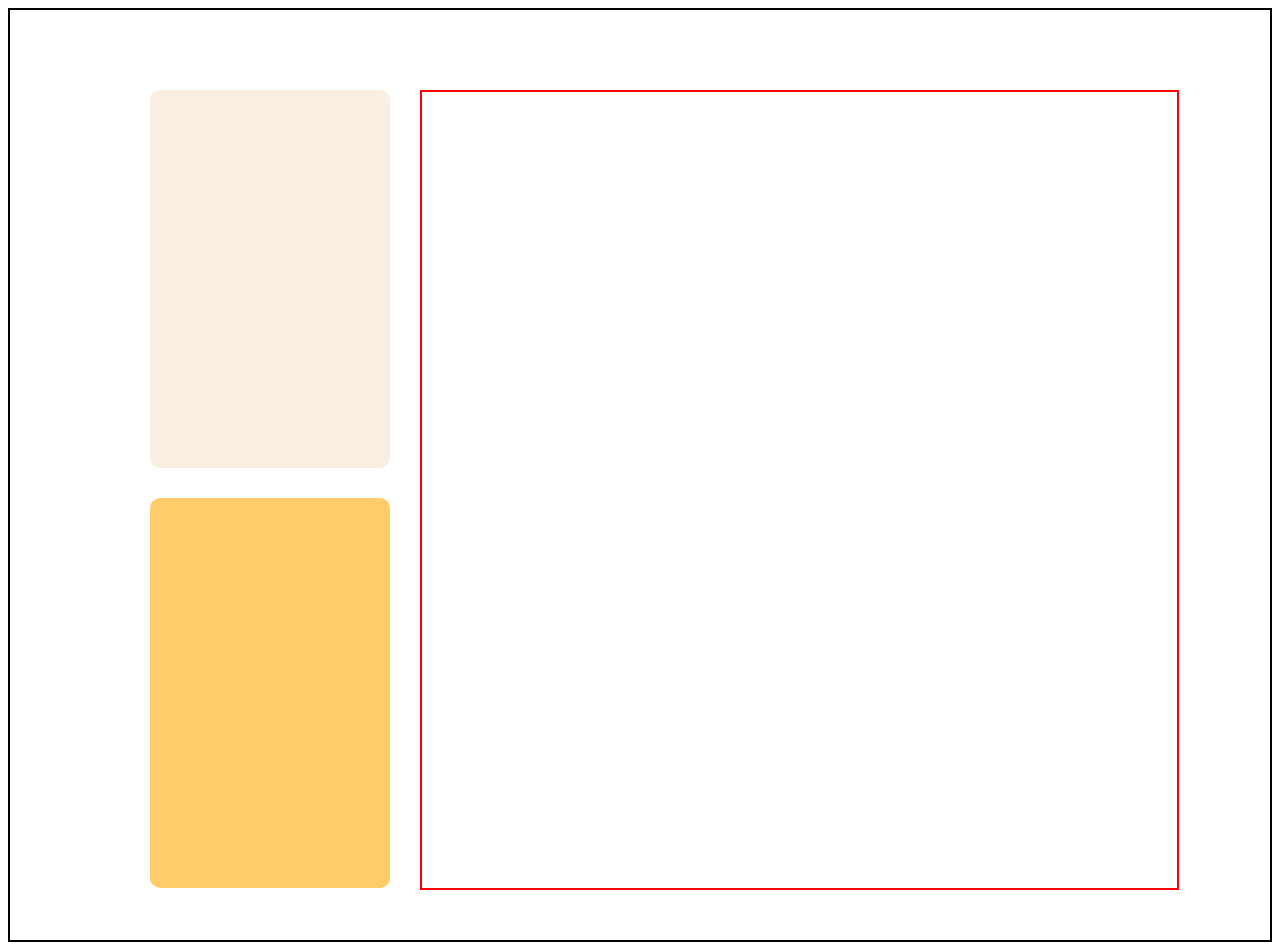
==== learningflex.html @ e92ef17d "made the column1 and 2 basic structure with rows inside 1st" ====
<!DOCTYPE html>
<html lang="en">
<head>
  <meta charset="UTF-8">
  <meta name="viewport" content="width=device-width, initial-scale=1.0"> <!-- displays site properly based on user's device -->

  <link rel="icon" type="image/png" sizes="32x32" href="./assets/images/favicon-32x32.png">
  <link rel="stylesheet" href="flex.css">
  <title>bento challenge by flex</title>
</head>

<body>
    <div class="container">
        <div class="col_left">
            <div class = "LR1"></div>
            <div class = "LR2"></div>
        </div>
        
        <div class="col_right"></div>
    </div>
</body>
---- flex.css ----
body {
    display:flex;
    
    align-items: center;
    justify-content: center;
}

.container{
    background-color: white;
    height: 930px;
    width:1298px;
    gap:30px;
    display: flex;
    border: solid black 2px;
    
    

}

.col_left{
    margin-left: 140px;
    margin-top:80px;
    width: 240px;
    display: flex;
    flex-direction: column;
    gap:30px;
}
.col_right{
    border: red solid 2px;
    width: 755px;
    margin-top:80px;
    margin-bottom:50px;
}
.LR1{
    border-radius: 10px;
    background-color: #faeee2;
 
    height: 378px;
}
.LR2{
    background-color: #ffcc69;
    border-radius: 10px;

    height: 390px;
}
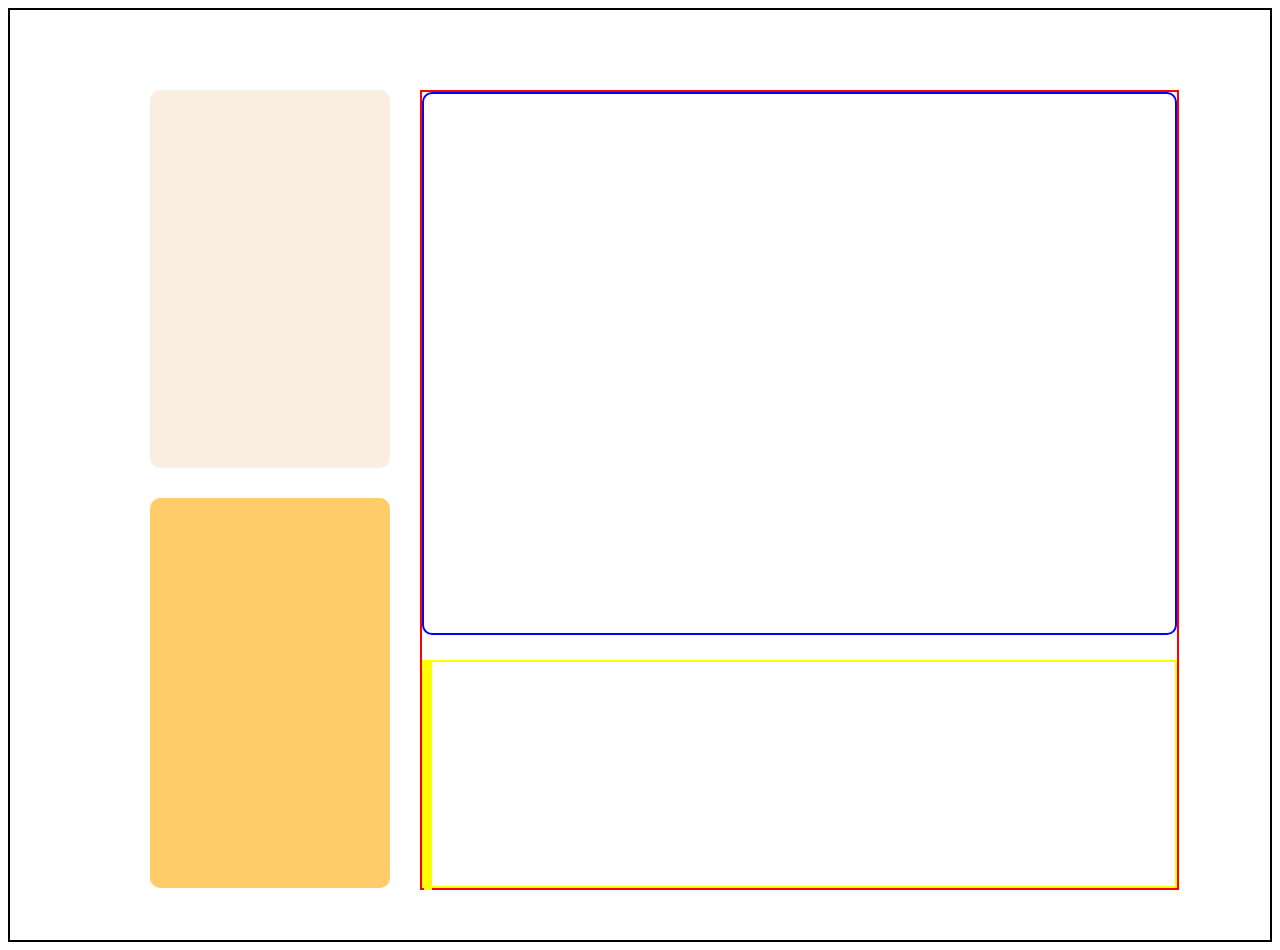
==== commit 2cf0cd7e: "made the right column structure properly" ====
--- a/learningflex.html
+++ b/learningflex.html
@@ -15,7 +15,12 @@
             <div class = "LR1"></div>
             <div class = "LR2"></div>
         </div>
-        
-        <div class="col_right"></div>
+        <div class="col_right">
+            <div class="RR1"></div>
+            <div class="RR2">
+                <div class="RR2 RR2C1"></div>
+                <div class="RR2 RR2C2"></div>
+            </div>
+        </div>
     </div>
 </body>
--- a/flex.css
+++ b/flex.css
@@ -12,9 +12,6 @@
     gap:30px;
     display: flex;
     border: solid black 2px;
-    
-    
-
 }
 
 .col_left{
@@ -30,6 +27,10 @@
     width: 755px;
     margin-top:80px;
     margin-bottom:50px;
+    display:flex;
+    flex-direction: column;
+    gap:25px;
+
 }
 .LR1{
     border-radius: 10px;
@@ -40,6 +41,16 @@
 .LR2{
     background-color: #ffcc69;
     border-radius: 10px;
-
     height: 390px;
+}
+.RR1{
+    border: blue solid 2px;
+    border-radius: 10px;
+    height:546px;
+}
+.RR2{
+    height:224px;
+    display: flex;
+    flex-direction: row;
+    border: 2px yellow solid;
 }
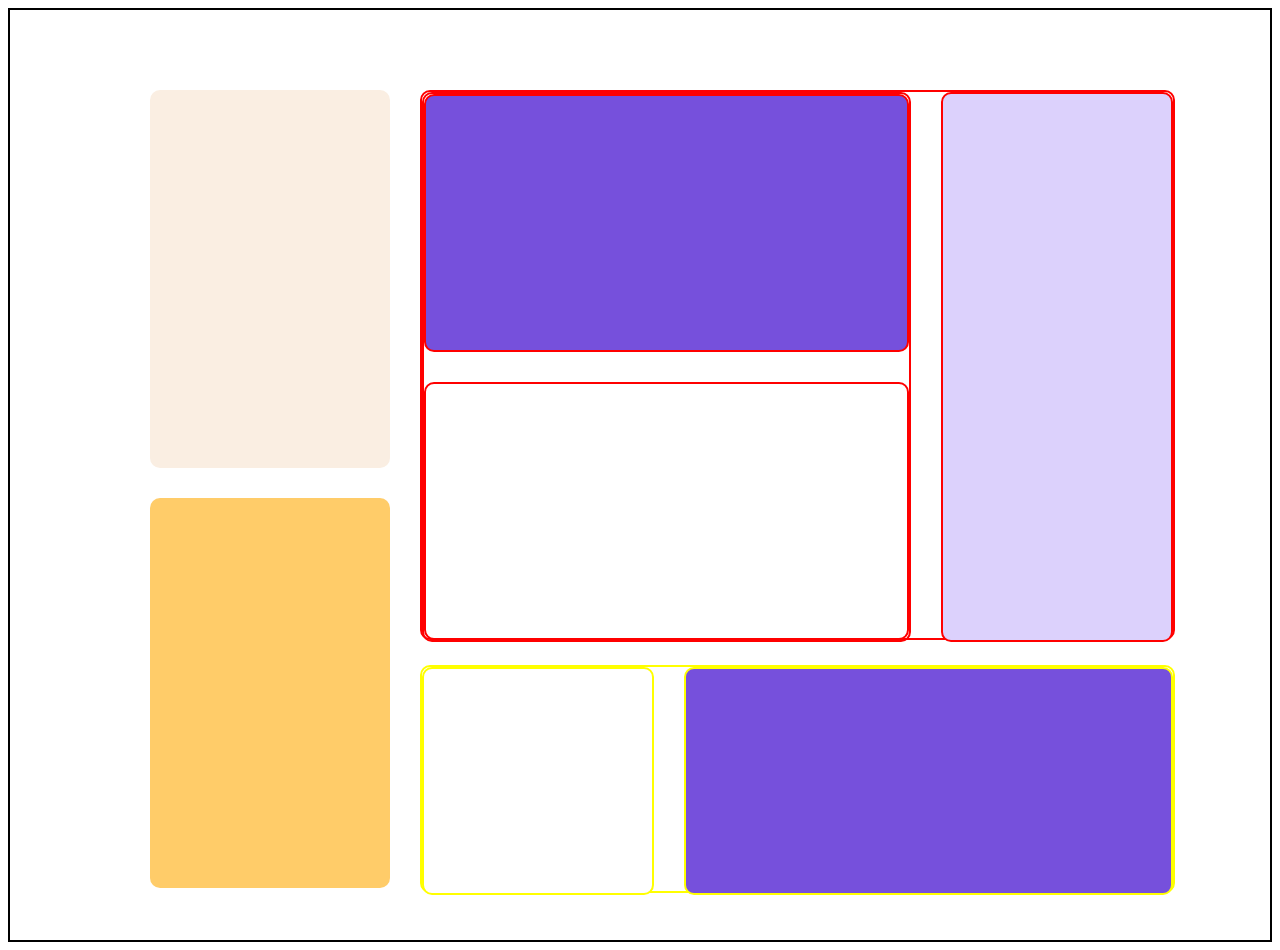
==== commit 80f96175: "right side structure made, only have to make final partition in it, but doing by usual method is col" ====
--- a/learningflex.html
+++ b/learningflex.html
@@ -16,7 +16,16 @@
             <div class = "LR2"></div>
         </div>
         <div class="col_right">
-            <div class="RR1"></div>
+            <div class="RR1">
+                <div class="RR1 RR1C1">
+                    <div class="RR1 RR1C1R1"></div>
+                    <div class="RR1 RR1C1R2">
+                        <!-- <div class="RR1 RR1C1R2 RR1C1R2C1"></div>
+                        <div class="RR1 RR1C1R2C2 RR1C1R2C2"></div>  -->
+                    </div>
+                </div>
+                <div class="RR1 RR1C2"></div>
+            </div>
             <div class="RR2">
                 <div class="RR2 RR2C1"></div>
                 <div class="RR2 RR2C2"></div>
--- a/flex.css
+++ b/flex.css
@@ -23,7 +23,7 @@
     gap:30px;
 }
 .col_right{
-    border: red solid 2px;
+    
     width: 755px;
     margin-top:80px;
     margin-bottom:50px;
@@ -47,10 +47,47 @@
     border: blue solid 2px;
     border-radius: 10px;
     height:546px;
+    display: flex;
+    flex-direction: row;
+    border : red solid 2px;
+    gap:30px;
 }
 .RR2{
     height:224px;
     display: flex;
     flex-direction: row;
     border: 2px yellow solid;
-}+    border-radius: 10px;
+    gap:30px;
+}
+.RR2C1{
+    width:232px;
+    background-color: white;
+}
+.RR2C2{
+    background-color:  hsl(256, 67%, 59%);
+    width: 493px;
+}
+.RR1C1{
+    width: 494px;
+    display: flex;
+    flex-direction: column;
+}
+.RR1C2{
+    width:232px;
+    
+    background-color: #dcd1fc;
+}
+.RR1C1R1{
+ background-color:  hsl(256, 67%, 59%);
+}
+/* .RR1C1R2{
+    display: flex;
+    flex-direction: row;
+}
+.RR1C1R2C1{
+    background-color: white;
+}
+.RR1C1R2C2{
+    background-color: #ffcc69;
+} */
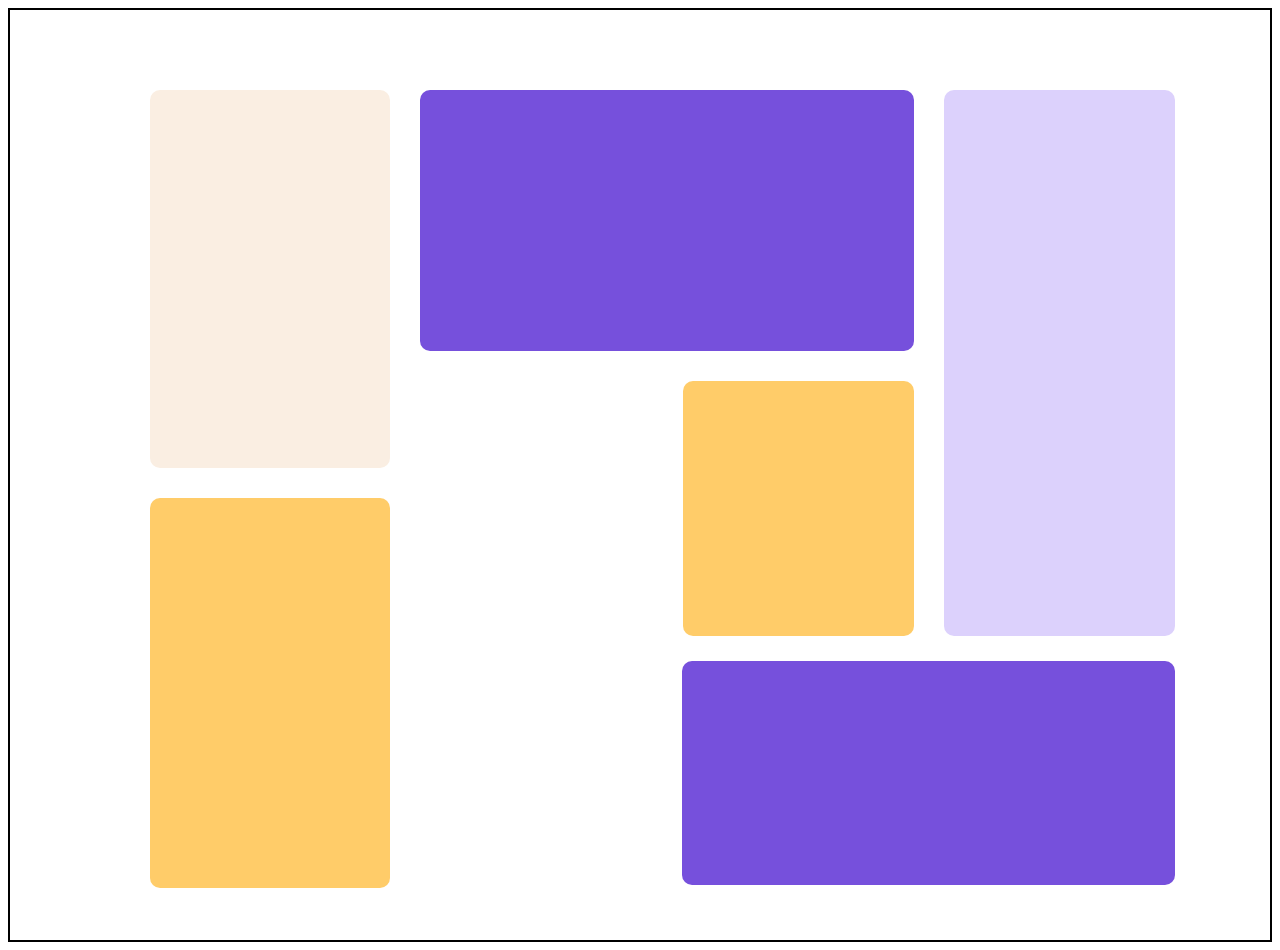
==== commit c37b18d5: "completed the Total structure" ====
--- a/learningflex.html
+++ b/learningflex.html
@@ -20,8 +20,8 @@
                 <div class="RR1 RR1C1">
                     <div class="RR1 RR1C1R1"></div>
                     <div class="RR1 RR1C1R2">
-                        <!-- <div class="RR1 RR1C1R2 RR1C1R2C1"></div>
-                        <div class="RR1 RR1C1R2C2 RR1C1R2C2"></div>  -->
+                        <div class="RR1 RR1C1R2 RR1C1R2C1"></div>
+                        <div class="RR1 RR1C1R2C2 RR1C1R2C2"></div> 
                     </div>
                 </div>
                 <div class="RR1 RR1C2"></div>
--- a/flex.css
+++ b/flex.css
@@ -44,19 +44,19 @@
     height: 390px;
 }
 .RR1{
-    border: blue solid 2px;
+  
     border-radius: 10px;
     height:546px;
     display: flex;
     flex-direction: row;
-    border : red solid 2px;
+    /* border : red solid 2px; */
     gap:30px;
 }
 .RR2{
     height:224px;
     display: flex;
     flex-direction: row;
-    border: 2px yellow solid;
+    /* border: 2px yellow solid; */
     border-radius: 10px;
     gap:30px;
 }
@@ -72,6 +72,7 @@
     width: 494px;
     display: flex;
     flex-direction: column;
+    gap:30px;
 }
 .RR1C2{
     width:232px;
@@ -80,14 +81,20 @@
 }
 .RR1C1R1{
  background-color:  hsl(256, 67%, 59%);
+ height:650px;
 }
-/* .RR1C1R2{
+.RR1C1R2{
     display: flex;
     flex-direction: row;
+    
 }
 .RR1C1R2C1{
     background-color: white;
+    width:235px;
+    height: 232px;
 }
 .RR1C1R2C2{
+    width:232px;
+    height:255px;
     background-color: #ffcc69;
-} */+} 
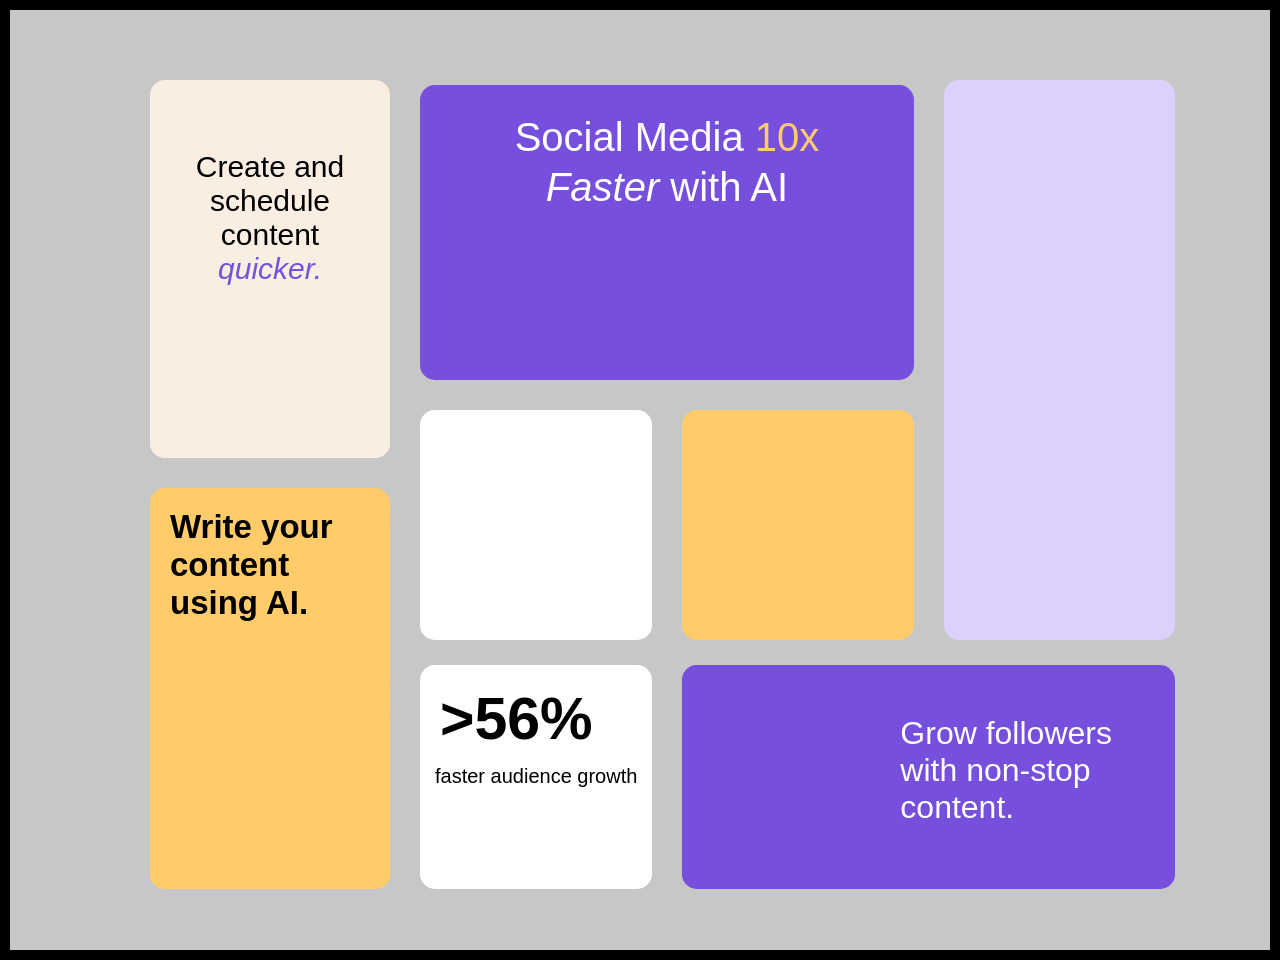
==== commit 78e60856: "fixed all the bugs till now smash" ====
--- a/learningflex.html
+++ b/learningflex.html
@@ -1,8 +1,10 @@
 <!DOCTYPE html>
 <html lang="en">
+
 <head>
   <meta charset="UTF-8">
   <meta name="viewport" content="width=device-width, initial-scale=1.0"> <!-- displays site properly based on user's device -->
+    <!-- okay so making separate classes and separate shits in boht html and css is better. but then is it always that children (nested div) will always act ALONG flex if their parents have it. becuz not mentioning the parent class inside in html and css kinda disldges the relationship on text. but does the system still consider them children, but also allowing them to have separate properties? Yes — exactly. The browser still knows the nesting relationship from the HTML structure itself. You do not need to repeat the parent class on the child for it to be considered a child. you dont need to remind css about the child-->
 
   <link rel="icon" type="image/png" sizes="32x32" href="./assets/images/favicon-32x32.png">
   <link rel="stylesheet" href="flex.css">
@@ -12,23 +14,47 @@
 <body>
     <div class="container">
         <div class="col_left">
-            <div class = "LR1"></div>
-            <div class = "LR2"></div>
+            <div class = "LR1">
+                <div class="LR1 text">Create and <br> schedule<br>  content <br> <span style="color:#7651dc"><em><i>quicker.</i></em></span></div>
+                <div class="LR1 img"></div>
+            </div>
+            <div class = "LR2">
+                <div class="LR2 text">Write your <br>content<br>using AI.</div>
+                <div class="LR2 img"></div>
+            </div>
         </div>
         <div class="col_right">
             <div class="RR1">
-                <div class="RR1 RR1C1">
-                    <div class="RR1 RR1C1R1"></div>
-                    <div class="RR1 RR1C1R2">
-                        <div class="RR1 RR1C1R2 RR1C1R2C1"></div>
-                        <div class="RR1 RR1C1R2C2 RR1C1R2C2"></div> 
+                <div class="RR1C1">
+                    <div class="RR1C1R1">
+                           <div class="text">
+                               Social Media <span style="color:#ffcc69;">10x</span>                
+                           </div>
+                       <!-- the problem i was encountering again and again was faster with AI mai AI niche aajara tha and text wasnt getting stacked properly and no text size wasnt the issue i had tried. the issue was i used .RR1C1R1.text in css. what this did was picked the element with both the classes and applied properties of both. meaning flex column was being applied on text too and random line break araha tha. the solution was .RR1C1R1 .text in the css. that means a .text element inside rr1 class. so this text would be independent, non flex. excellent. the learning ive taken on most the bugs i created was to use separate classes for everything, dont nest all classes becuz properties then stack up hoti jaati -->
+                           <div class="text2">
+                               <i>Faster</i> with AI
+                           </div>
+                        </div>
+                    <div class="RR1C1R2">
+                        <div class="RR1C1R2C1"></div>
+                        <div class="RR1C1R2C2"></div> 
                     </div>
                 </div>
-                <div class="RR1 RR1C2"></div>
+                <div class="RR1C2"></div>
             </div>
+
+
+
+
             <div class="RR2">
-                <div class="RR2 RR2C1"></div>
-                <div class="RR2 RR2C2"></div>
+                <div class="RR2C1">
+                    <div class="RR2C1 text1"><b>>56%</b></div><div class="RR2C1 text2"><br> faster audience growth</div>
+                    <div class="RR2C1 img"></div>
+                </div>
+                <div class="RR2C2">
+                    <div class="RR2C2 img"></div>
+                    <div class="RR2C2 text">Grow followers <br>with non-stop <br> content.</div>
+                </div>
             </div>
         </div>
     </div>
--- a/flex.css
+++ b/flex.css
@@ -1,13 +1,13 @@
 body {
     display:flex;
-    
+    background-color: black;
     align-items: center;
     justify-content: center;
 }
 
 .container{
-    background-color: white;
-    height: 930px;
+    background-color: rgb(199, 199, 199);
+    height: 940px;
     width:1298px;
     gap:30px;
     display: flex;
@@ -16,16 +16,17 @@
 
 .col_left{
     margin-left: 140px;
-    margin-top:80px;
+    margin-top:70px;
     width: 240px;
     display: flex;
     flex-direction: column;
     gap:30px;
+    
 }
 .col_right{
     
     width: 755px;
-    margin-top:80px;
+    margin-top:70px;
     margin-bottom:50px;
     display:flex;
     flex-direction: column;
@@ -33,20 +34,37 @@
 
 }
 .LR1{
-    border-radius: 10px;
+    border-radius: 15px;
     background-color: #faeee2;
- 
+    
     height: 378px;
+    display: flex;
+    flex-direction: column;
+}
+.LR1.text{
+    font-size: 30px;
+    font-family: sans-serif;
+    text-align: center;
+    margin-top:70px;
+        
 }
 .LR2{
     background-color: #ffcc69;
-    border-radius: 10px;
-    height: 390px;
+    border-radius: 15px;
+    height: 401px;
+    display: flex;
+    flex-direction: column;
+}
+.LR2.text{
+    margin-top: 20px;
+    margin-left: 20px;
+    font-size: 33px;
+    font-weight: bold;  
+    font-family: sans-serif;
 }
 .RR1{
-  
-    border-radius: 10px;
-    height:546px;
+    border-radius: 15px;
+    height:560px;
     display: flex;
     flex-direction: row;
     /* border : red solid 2px; */
@@ -57,44 +75,110 @@
     display: flex;
     flex-direction: row;
     /* border: 2px yellow solid; */
-    border-radius: 10px;
+    border-radius: 15px;
     gap:30px;
 }
 .RR2C1{
     width:232px;
+    border-radius: 15px;
     background-color: white;
+    display:flex;
+    flex-direction: column;
+}
+.RR2C1.text1{
+    width:150px;
+    font-family: sans-serif;
+    font-size: 59px;
+    margin-top: 20px;
+    margin-left: 20px;
+    height: 35px;
+}
+.RR2C1.text2{
+    width:210px;
+    font-family: sans-serif;
+  font-size: 20px;
+  margin-top:22px;
+  margin-left: 15px;
+  
 }
 .RR2C2{
     background-color:  hsl(256, 67%, 59%);
     width: 493px;
+    display: flex;
+    border-radius: 15px;
+    flex-direction: row;
+    border-radius: 15px;
+    overflow: hidden;
+}
+.RR2C2.text{
+    color:white;
+    margin-left:10px;
+    margin-top:50px;
+    width:650px;
+    font-size: 32px;
+    font-family: sans-serif;
+  
 }
 .RR1C1{
     width: 494px;
+    height: 560px;
     display: flex;
     flex-direction: column;
+    border-radius: 15px;
     gap:30px;
 }
 .RR1C2{
     width:232px;
-    
+    height: 560px;
+    border-radius: 15px;
     background-color: #dcd1fc;
 }
 .RR1C1R1{
  background-color:  hsl(256, 67%, 59%);
- height:650px;
+ margin-top:5px;
+ height: 295px;
+ display: flex;
+ flex-direction: column;
+ border-radius: 15px;
+ gap:5px;
 }
-.RR1C1R2{
+.RR1C1R1 .text{
+    font-size: 40px;
+    text-align: center;
+    font-family: sans-serif;
+    color:white;
+    white-space: nowrap;
+    margin-top:30px;
+}
+
+ .RR1C1R1 .text2{ 
+    
+    font-size: 40px;
+    text-align: center;
+    font-family: sans-serif;
+    color:white;
+
+} 
+.RR1C1R2 {
     display: flex;
     flex-direction: row;
-    
+    border-radius: 15px;
+    gap: 30px;
+    height: 230px;
 }
-.RR1C1R2C1{
+
+.RR1C1R2C1 {
     background-color: white;
-    width:235px;
-    height: 232px;
+    width: 232px;
+    height: 100%;
+    border-radius: 15px;
+    border-radius: 15px;
 }
-.RR1C1R2C2{
-    width:232px;
-    height:255px;
+
+.RR1C1R2C2 {
     background-color: #ffcc69;
-} +    width: 232px;
+    border-radius: 15px;
+    height: 100%;
+    border-radius: 15px;
+}
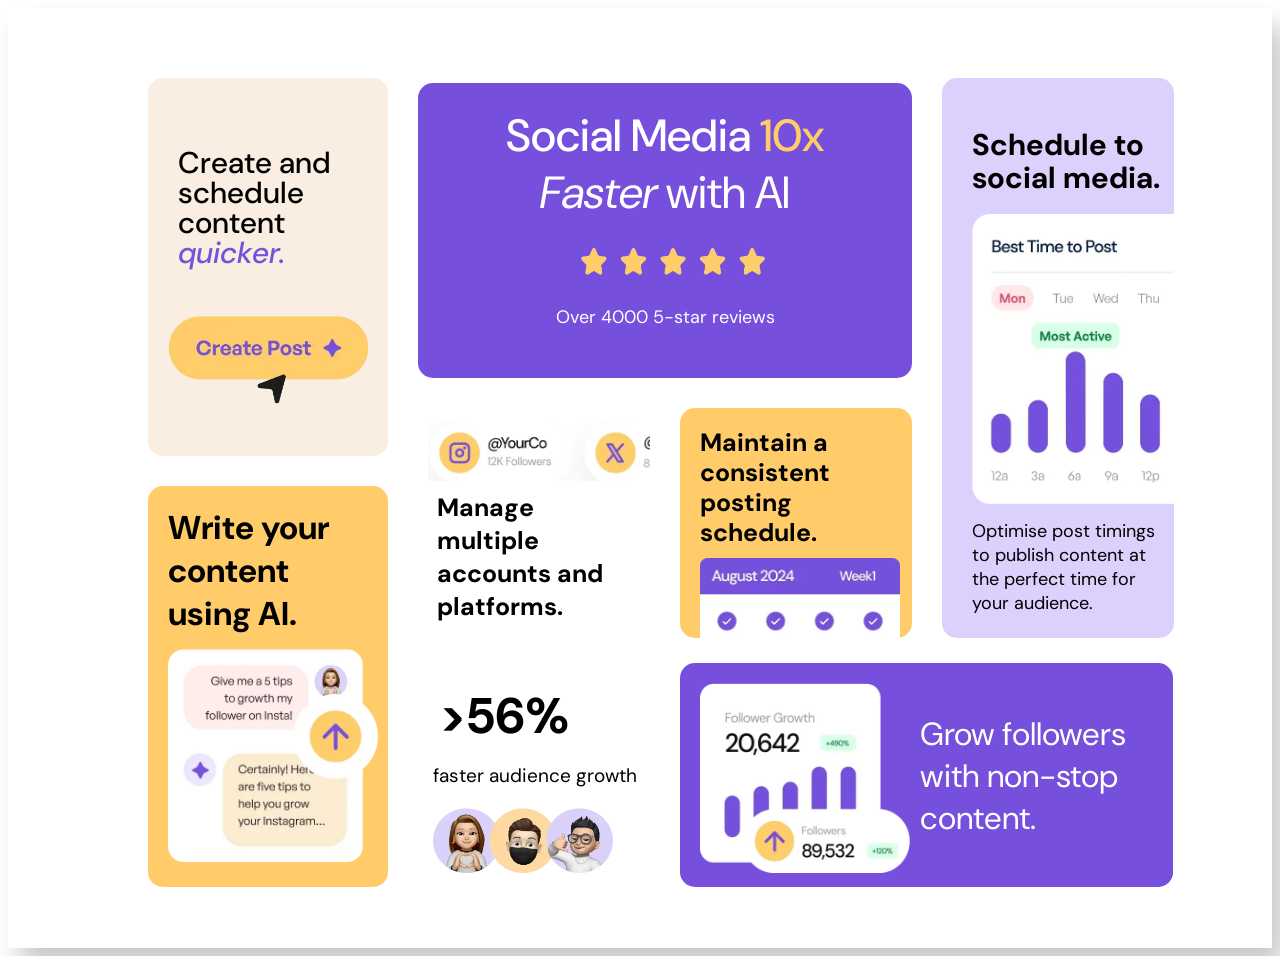
==== commit 32e390f5: "the final desktop version made" ====
--- a/learningflex.html
+++ b/learningflex.html
@@ -4,11 +4,21 @@
 <head>
   <meta charset="UTF-8">
   <meta name="viewport" content="width=device-width, initial-scale=1.0"> <!-- displays site properly based on user's device -->
-    <!-- okay so making separate classes and separate shits in boht html and css is better. but then is it always that children (nested div) will always act ALONG flex if their parents have it. becuz not mentioning the parent class inside in html and css kinda disldges the relationship on text. but does the system still consider them children, but also allowing them to have separate properties? Yes — exactly. The browser still knows the nesting relationship from the HTML structure itself. You do not need to repeat the parent class on the child for it to be considered a child. you dont need to remind css about the child-->
-
-  <link rel="icon" type="image/png" sizes="32x32" href="./assets/images/favicon-32x32.png">
+    <!-- okay so making separate classes and separate shits in both html and css is better. but then is it always that children (nested div) will always act ALONG flex if their parents have it. becuz not mentioning the parent class inside in html and css kinda disldges the relationship on text. but does the system still consider them children, but also allowing them to have separate properties? Yes — exactly. The browser still knows the nesting relationship from the HTML structure itself. You do not need to repeat the parent class on the child for it to be considered a child. you dont need to remind css about the child-->
+    <!-- my main learning: separate text and img ka div jab banata hai, for the MOST customization power, and better option is .RR1 .text kar. always. its the best. no worries, sab dimensions bhi manually dal sakta. also dont forget .RR1 ko flex initialize karna-->
+    <!--div class="RR1C1R2C1 text" means: this ONE element has both classes: RR1C1R2C1 and text .A.B   = same element has both classes while .A .B  = B is inside A-->
+    <link rel="icon" type="image/png" sizes="32x32" href="./assets/images/favicon-32x32.png">
   <link rel="stylesheet" href="flex.css">
   <title>bento challenge by flex</title>
+  
+    
+    <link rel="preconnect" href="https://fonts.googleapis.com">
+    <link rel="preconnect" href="https://fonts.gstatic.com" crossorigin>
+
+    <link href="https://fonts.googleapis.com/css2?family=DM+Sans:wght@400;500&display=swap" rel="stylesheet">
+
+    <link rel="stylesheet" href="flex.css">
+
 </head>
 
 <body>
@@ -16,11 +26,15 @@
         <div class="col_left">
             <div class = "LR1">
                 <div class="LR1 text">Create and <br> schedule<br>  content <br> <span style="color:#7651dc"><em><i>quicker.</i></em></span></div>
-                <div class="LR1 img"></div>
+                <div class="img">
+                    <img src="assets/images/illustration-create-post.webp">
+                </div>
             </div>
             <div class = "LR2">
                 <div class="LR2 text">Write your <br>content<br>using AI.</div>
-                <div class="LR2 img"></div>
+                <div class="img">
+                    <img src="assets/images/illustration-ai-content.webp">
+                </div>
             </div>
         </div>
         <div class="col_right">
@@ -34,13 +48,43 @@
                            <div class="text2">
                                <i>Faster</i> with AI
                            </div>
+                           <div class="img">
+                            <img src="assets/images/illustration-five-stars.webp">
+                           </div>
+                           <div class="text3">
+                            Over 4000 5-star reviews
+                           </div>
                         </div>
                     <div class="RR1C1R2">
-                        <div class="RR1C1R2C1"></div>
-                        <div class="RR1C1R2C2"></div> 
+                        <div class="RR1C1R2C1">
+                            <div class="RR1C1R2C1 img"></div>
+                            <div class="RR1C1R2C1">
+                                <div class="img">
+                                    <img src="assets/images/illustration-multiple-platforms.webp">
+                                </div> 
+                                <div class="text">
+                                   <strong> Manage <br>multiple <br>accounts and<br> platforms. </strong>
+                                </div>
+                                    
+                            </div>
+                        </div>    
+                        <div class="RR1C1R2C2">
+                            <div class="text">
+                                <strong> Maintain a <br> consistent<br> posting<br> schedule. </strong>
+                            </div>
+                            <div class="img">
+                                <img src="assets/images/illustration-consistent-schedule.webp" height="150px" width="200px">
+                            </div>
+                        </div> 
                     </div>
                 </div>
-                <div class="RR1C2"></div>
+                <div class="RR1C2">
+                    <div class ="text"><b>Schedule to <br> social media.</b></div>
+                    <div class="img">
+                                <img src="assets/images/illustration-schedule-posts.webp" height="290px" width="320px">
+                            </div>
+                    <div class="text2">Optimise post timings <br> to publish content at <br> the perfect time for <br> your audience. </div>    
+                </div>
             </div>
 
 
@@ -49,11 +93,14 @@
             <div class="RR2">
                 <div class="RR2C1">
                     <div class="RR2C1 text1"><b>>56%</b></div><div class="RR2C1 text2"><br> faster audience growth</div>
-                    <div class="RR2C1 img"></div>
+                    <div class="img">
+                        <img src="assets/images/illustration-audience-growth.webp">
+                    </div>
                 </div>
                 <div class="RR2C2">
-                    <div class="RR2C2 img"></div>
+                    <div class="img"><img src="assets/images/illustration-grow-followers.webp"> </div>
                     <div class="RR2C2 text">Grow followers <br>with non-stop <br> content.</div>
+                    
                 </div>
             </div>
         </div>
--- a/flex.css
+++ b/flex.css
@@ -1,17 +1,17 @@
 body {
     display:flex;
-    background-color: black;
+    background-color: white;
     align-items: center;
     justify-content: center;
+    font-family: "DM Sans", sans-serif;
 }
 
 .container{
-    background-color: rgb(199, 199, 199);
     height: 940px;
     width:1298px;
     gap:30px;
     display: flex;
-    border: solid black 2px;
+     box-shadow: 12px 18px 25px rgba(0, 0, 0, 0.22);    
 }
 
 .col_left{
@@ -41,12 +41,21 @@
     display: flex;
     flex-direction: column;
 }
+
 .LR1.text{
     font-size: 30px;
-    font-family: sans-serif;
-    text-align: center;
+    font-weight:bold;
+    margin-left: 30px;
+    font-weight: 500;
+    line-height: 1;
     margin-top:70px;
+    
         
+}
+.LR1 .img img{
+    width:200px;
+    margin-bottom: 40px;
+    margin-left: 20px;;
 }
 .LR2{
     background-color: #ffcc69;
@@ -60,7 +69,13 @@
     margin-left: 20px;
     font-size: 33px;
     font-weight: bold;  
-    font-family: sans-serif;
+   
+}
+.LR2 .img img{
+    margin-top:10px;
+    margin-left: 20px;
+    width: 210px;
+    margin-bottom: 20px;;
 }
 .RR1{
     border-radius: 15px;
@@ -87,19 +102,28 @@
 }
 .RR2C1.text1{
     width:150px;
-    font-family: sans-serif;
-    font-size: 59px;
+    
+    font-size: 50px;
     margin-top: 20px;
     margin-left: 20px;
     height: 35px;
 }
 .RR2C1.text2{
-    width:210px;
-    font-family: sans-serif;
-  font-size: 20px;
-  margin-top:22px;
+  width:210px;
+  font-size: 19px;
+  margin-top:20px;
   margin-left: 15px;
   
+}
+.RR2C1 .img{
+    width:232px;
+    
+}
+.RR2C1 .img img{
+    width:180px;
+    margin-top:20px;
+    height: 65px;
+    margin-left: 15px;
 }
 .RR2C2{
     background-color:  hsl(256, 67%, 59%);
@@ -116,8 +140,14 @@
     margin-top:50px;
     width:650px;
     font-size: 32px;
-    font-family: sans-serif;
+    
   
+}
+.RR2C2 .img img{
+    margin-top: 20px;
+    margin-left: 20px;;
+    width: 210px;
+    height: 190px;
 }
 .RR1C1{
     width: 494px;
@@ -132,6 +162,27 @@
     height: 560px;
     border-radius: 15px;
     background-color: #dcd1fc;
+    display: flex;
+    flex-direction: column;
+}
+
+.RR1C2 .text{
+    margin-left:30px;
+    font-size:30px;
+    line-height: 1.1;
+    margin-top:50px;
+}
+.RR1C2 .img{
+    margin-left: 30px;
+    overflow: hidden;
+    margin-top:20px;
+}
+.RR1C2 .text2{
+    margin-left: 30px;
+    margin-top:10px;
+    font-size: 18px;
+     
+
 }
 .RR1C1R1{
  background-color:  hsl(256, 67%, 59%);
@@ -143,9 +194,10 @@
  gap:5px;
 }
 .RR1C1R1 .text{
-    font-size: 40px;
+    font-size: 45px;
+    line-height: 1;
     text-align: center;
-    font-family: sans-serif;
+    font-weight: 500;
     color:white;
     white-space: nowrap;
     margin-top:30px;
@@ -153,12 +205,25 @@
 
  .RR1C1R1 .text2{ 
     
-    font-size: 40px;
+    font-size: 45px;
     text-align: center;
-    font-family: sans-serif;
+     
     color:white;
 
 } 
+.RR1C1R1 .img img{
+    margin-top:18px;
+    margin-left: 160px;
+    height:35px;
+    width:190px;
+}
+.RR1C1R1 .text3{
+    margin-top:15px;
+    font-size:18px;
+    text-align: center;
+     
+    color:white;
+}
 .RR1C1R2 {
     display: flex;
     flex-direction: row;
@@ -168,17 +233,52 @@
 }
 
 .RR1C1R2C1 {
+    display: flex;
+    flex-direction: column;
     background-color: white;
     width: 232px;
     height: 100%;
     border-radius: 15px;
-    border-radius: 15px;
-}
-
+
+    border-radius: 15px;
+}
+.RR1C1R2C1 .text{
+    font-size: 25px;
+    margin-left: 19px;
+    margin-bottom: 20px;
+    margin-top:10px;
+     
+    margin-bottom: 15px;
+}
+.RR1C1R2C1 .img{
+    overflow: hidden;
+    height:60px; 
+    
+     width:232px; /* this is the wrapper width. iske aage agar kuch aya to hide hoga. isko badhake image ki width nahi badegi, image ka container badhega */
+}
+.RR1C1R2C1 .img img {
+    
+    width: 300px;
+    margin-left: 10px;
+    display: block;
+}
 .RR1C1R2C2 {
     background-color: #ffcc69;
     width: 232px;
     border-radius: 15px;
     height: 100%;
     border-radius: 15px;
+    display: flex;
+    flex-direction: column;
+}
+.RR1C1R2C2 .text{
+    font-size: 25px;
+    margin-left: 20px;
+    margin-top:20px;
+    margin-bottom: 10px;
+    line-height: 1.2;
+}
+.RR1C1R2C2 .img{
+    margin-left:20px;
+    overflow: hidden;
 }
--- a/flex.css
+++ b/flex.css
@@ -1,17 +1,17 @@
 body {
     display:flex;
-    background-color: black;
+    background-color: white;
     align-items: center;
     justify-content: center;
+    font-family: "DM Sans", sans-serif;
 }
 
 .container{
-    background-color: rgb(199, 199, 199);
     height: 940px;
     width:1298px;
     gap:30px;
     display: flex;
-    border: solid black 2px;
+     box-shadow: 12px 18px 25px rgba(0, 0, 0, 0.22);    
 }
 
 .col_left{
@@ -41,12 +41,21 @@
     display: flex;
     flex-direction: column;
 }
+
 .LR1.text{
     font-size: 30px;
-    font-family: sans-serif;
-    text-align: center;
+    font-weight:bold;
+    margin-left: 30px;
+    font-weight: 500;
+    line-height: 1;
     margin-top:70px;
+    
         
+}
+.LR1 .img img{
+    width:200px;
+    margin-bottom: 40px;
+    margin-left: 20px;;
 }
 .LR2{
     background-color: #ffcc69;
@@ -60,7 +69,13 @@
     margin-left: 20px;
     font-size: 33px;
     font-weight: bold;  
-    font-family: sans-serif;
+   
+}
+.LR2 .img img{
+    margin-top:10px;
+    margin-left: 20px;
+    width: 210px;
+    margin-bottom: 20px;;
 }
 .RR1{
     border-radius: 15px;
@@ -87,19 +102,28 @@
 }
 .RR2C1.text1{
     width:150px;
-    font-family: sans-serif;
-    font-size: 59px;
+    
+    font-size: 50px;
     margin-top: 20px;
     margin-left: 20px;
     height: 35px;
 }
 .RR2C1.text2{
-    width:210px;
-    font-family: sans-serif;
-  font-size: 20px;
-  margin-top:22px;
+  width:210px;
+  font-size: 19px;
+  margin-top:20px;
   margin-left: 15px;
   
+}
+.RR2C1 .img{
+    width:232px;
+    
+}
+.RR2C1 .img img{
+    width:180px;
+    margin-top:20px;
+    height: 65px;
+    margin-left: 15px;
 }
 .RR2C2{
     background-color:  hsl(256, 67%, 59%);
@@ -116,8 +140,14 @@
     margin-top:50px;
     width:650px;
     font-size: 32px;
-    font-family: sans-serif;
+    
   
+}
+.RR2C2 .img img{
+    margin-top: 20px;
+    margin-left: 20px;;
+    width: 210px;
+    height: 190px;
 }
 .RR1C1{
     width: 494px;
@@ -132,6 +162,27 @@
     height: 560px;
     border-radius: 15px;
     background-color: #dcd1fc;
+    display: flex;
+    flex-direction: column;
+}
+
+.RR1C2 .text{
+    margin-left:30px;
+    font-size:30px;
+    line-height: 1.1;
+    margin-top:50px;
+}
+.RR1C2 .img{
+    margin-left: 30px;
+    overflow: hidden;
+    margin-top:20px;
+}
+.RR1C2 .text2{
+    margin-left: 30px;
+    margin-top:10px;
+    font-size: 18px;
+     
+
 }
 .RR1C1R1{
  background-color:  hsl(256, 67%, 59%);
@@ -143,9 +194,10 @@
  gap:5px;
 }
 .RR1C1R1 .text{
-    font-size: 40px;
+    font-size: 45px;
+    line-height: 1;
     text-align: center;
-    font-family: sans-serif;
+    font-weight: 500;
     color:white;
     white-space: nowrap;
     margin-top:30px;
@@ -153,12 +205,25 @@
 
  .RR1C1R1 .text2{ 
     
-    font-size: 40px;
+    font-size: 45px;
     text-align: center;
-    font-family: sans-serif;
+     
     color:white;
 
 } 
+.RR1C1R1 .img img{
+    margin-top:18px;
+    margin-left: 160px;
+    height:35px;
+    width:190px;
+}
+.RR1C1R1 .text3{
+    margin-top:15px;
+    font-size:18px;
+    text-align: center;
+     
+    color:white;
+}
 .RR1C1R2 {
     display: flex;
     flex-direction: row;
@@ -168,17 +233,52 @@
 }
 
 .RR1C1R2C1 {
+    display: flex;
+    flex-direction: column;
     background-color: white;
     width: 232px;
     height: 100%;
     border-radius: 15px;
-    border-radius: 15px;
-}
-
+
+    border-radius: 15px;
+}
+.RR1C1R2C1 .text{
+    font-size: 25px;
+    margin-left: 19px;
+    margin-bottom: 20px;
+    margin-top:10px;
+     
+    margin-bottom: 15px;
+}
+.RR1C1R2C1 .img{
+    overflow: hidden;
+    height:60px; 
+    
+     width:232px; /* this is the wrapper width. iske aage agar kuch aya to hide hoga. isko badhake image ki width nahi badegi, image ka container badhega */
+}
+.RR1C1R2C1 .img img {
+    
+    width: 300px;
+    margin-left: 10px;
+    display: block;
+}
 .RR1C1R2C2 {
     background-color: #ffcc69;
     width: 232px;
     border-radius: 15px;
     height: 100%;
     border-radius: 15px;
+    display: flex;
+    flex-direction: column;
+}
+.RR1C1R2C2 .text{
+    font-size: 25px;
+    margin-left: 20px;
+    margin-top:20px;
+    margin-bottom: 10px;
+    line-height: 1.2;
+}
+.RR1C1R2C2 .img{
+    margin-left:20px;
+    overflow: hidden;
 }
